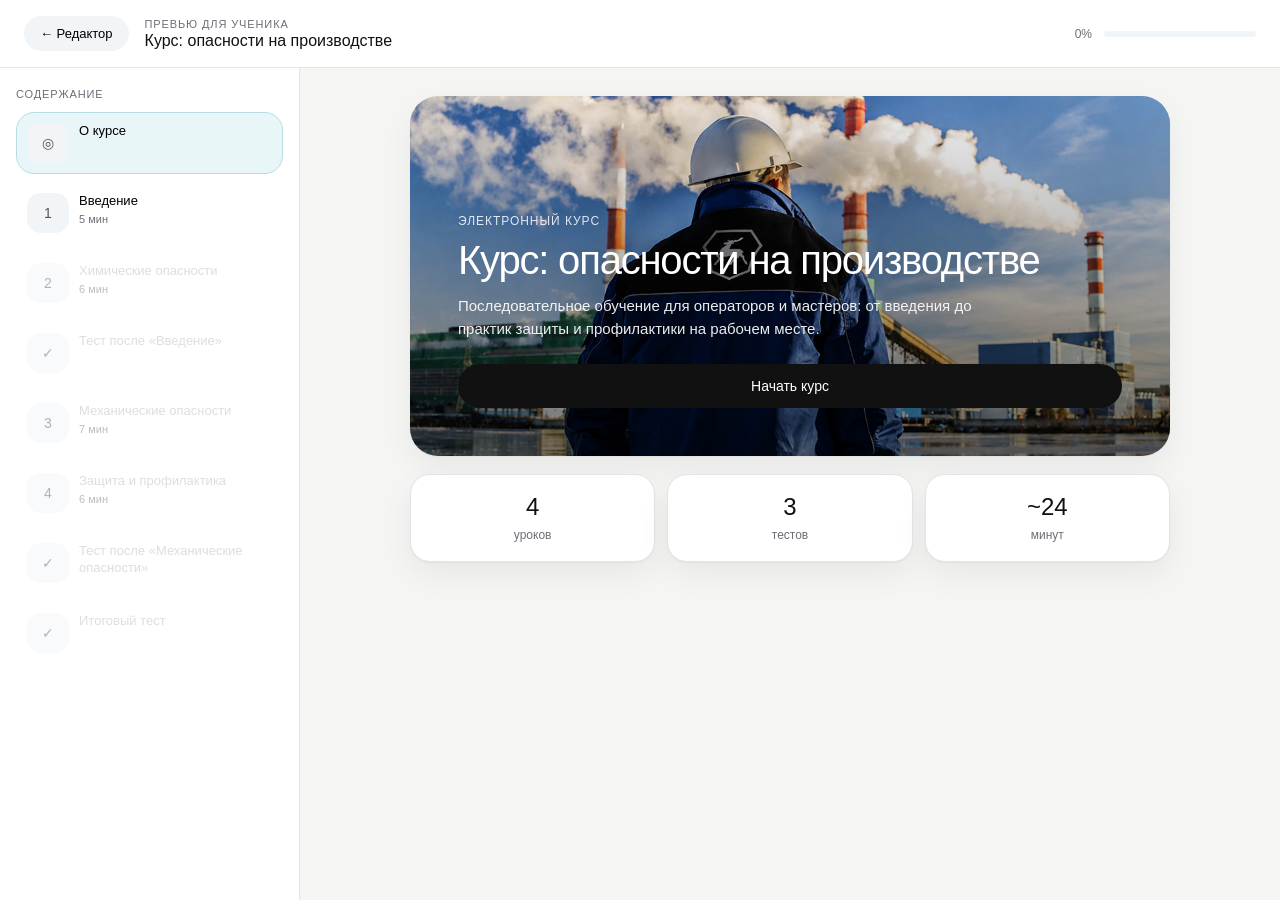
==== course-preview.html @ bed9eb70 "Add learner course preview with tests and deploy to Pages. Shareable course-preview page with modula" ====
<!doctype html>
<html lang="ru">
<head>
<meta charset="utf-8"/>
<meta name="viewport" content="width=device-width,initial-scale=1"/>
<title>Превью курса — ученик</title>
<link rel="stylesheet" href="course-preview.css?v=3"/>
</head>
<body class="lp-theme-blue">
<header class="lp-top">
  <div class="lp-top-left">
    <button type="button" class="lp-exit" id="lpExit" aria-label="Выйти из превью">← Редактор</button>
    <div class="lp-top-title">
      <span class="lp-top-kicker">Превью для ученика</span>
      <h1 id="lpCourseTitle">Курс</h1>
    </div>
  </div>
  <div class="lp-top-progress">
    <span class="lp-progress-label" id="lpProgressLabel">0%</span>
    <div class="lp-progress-track"><div class="lp-progress-bar" id="lpProgress"></div></div>
  </div>
</header>
<div class="lp-shell">
  <aside class="lp-sidebar" aria-label="Структура курса">
    <p class="lp-sidebar-kicker">Содержание</p>
    <nav class="lp-nav" id="lpNavList"></nav>
  </aside>
  <main class="lp-main" id="lpMain"></main>
</div>
<script src="course-preview.js?v=3"></script>
</body>
</html>
---- course-preview.css ----
:root{
  --lp-bg:#F5F5F3;--lp-surface:#fff;--lp-soft:#F1F5F8;--lp-line:#E1E5E8;
  --lp-text:#111;--lp-muted:#6A6F76;--lp-accent:#027D86;--lp-accent-soft:#E8F6F8;
  --lp-pass:#20B26B;--lp-fail:#D64545;--lp-shadow:0 1px 2px rgba(0,0,0,.04),0 12px 32px rgba(0,0,0,.06);
  --lp-sidebar:300px;--lp-max:760px;
}
*{box-sizing:border-box}
body.lp-theme-blue{margin:0;background:var(--lp-bg);color:var(--lp-text);font-family:Verdana,sans-serif;font-weight:400}
.lp-top{height:68px;background:#fff;border-bottom:1px solid var(--lp-line);display:flex;align-items:center;justify-content:space-between;padding:0 24px;gap:24px;position:sticky;top:0;z-index:20}
.lp-top-left{display:flex;align-items:center;gap:16px;min-width:0}
.lp-exit{border:0;background:var(--lp-soft);border-radius:999px;padding:10px 16px;font-size:13px;cursor:pointer;font-family:inherit;white-space:nowrap}
.lp-top-title{min-width:0}
.lp-top-kicker{display:block;font-size:11px;color:var(--lp-muted);text-transform:uppercase;letter-spacing:.08em;margin-bottom:2px}
.lp-top-title h1{margin:0;font-size:16px;font-weight:400;white-space:nowrap;overflow:hidden;text-overflow:ellipsis}
.lp-top-progress{display:flex;align-items:center;gap:12px;min-width:200px}
.lp-progress-label{font-size:12px;color:var(--lp-muted);width:36px;text-align:right}
.lp-progress-track{flex:1;height:6px;background:var(--lp-soft);border-radius:999px;overflow:hidden}
.lp-progress-bar{height:100%;width:0;background:var(--lp-accent);border-radius:999px;transition:width .3s}
.lp-shell{display:grid;grid-template-columns:var(--lp-sidebar) 1fr;min-height:calc(100vh - 68px)}
.lp-sidebar{background:#fff;border-right:1px solid var(--lp-line);padding:20px 16px;overflow:auto}
.lp-sidebar-kicker{margin:0 0 12px;font-size:11px;color:var(--lp-muted);text-transform:uppercase;letter-spacing:.08em}
.lp-nav{display:flex;flex-direction:column;gap:8px}
.lp-nav-item{width:100%;border:1px solid transparent;background:#fff;border-radius:18px;padding:10px;display:grid;grid-template-columns:42px 1fr;gap:10px;text-align:left;cursor:pointer;font-family:inherit;transition:.15s}
.lp-nav-item:hover:not(:disabled){background:var(--lp-soft)}
.lp-nav-item.is-current{background:var(--lp-accent-soft);border-color:#B8DDE2}
.lp-nav-item.is-done .lp-nav-thumb{background:#E9F7F0;color:var(--lp-pass)}
.lp-nav-item.is-locked{opacity:.45;cursor:not-allowed}
.lp-nav-thumb{height:40px;border-radius:14px;background:var(--lp-soft);display:flex;align-items:center;justify-content:center;font-size:14px;color:#555}
.lp-nav-title{display:block;font-size:13px;line-height:1.3}
.lp-nav-meta{display:block;font-size:11px;color:var(--lp-muted);margin-top:3px}
.lp-main{padding:28px 32px 48px;overflow:auto}
.lp-cover,.lp-lesson,.lp-test{max-width:var(--lp-max);margin:0 auto}
.lp-cover-hero{min-height:360px;border-radius:28px;background:#DDE4EA center/cover no-repeat;overflow:hidden;box-shadow:var(--lp-shadow)}
.lp-cover-overlay{min-height:360px;padding:48px;display:flex;flex-direction:column;justify-content:flex-end;background:linear-gradient(180deg,rgba(0,0,0,.05) 0%,rgba(0,0,0,.55) 100%);color:#fff}
.lp-kicker{margin:0 0 10px;font-size:12px;opacity:.85;text-transform:uppercase;letter-spacing:.08em}
.lp-cover-title{margin:0 0 12px;font-size:clamp(28px,4vw,40px);font-weight:400;line-height:1.1;letter-spacing:-.03em}
.lp-cover-desc{margin:0 0 24px;max-width:560px;font-size:15px;line-height:1.55;opacity:.92}
.lp-cover-stats{display:grid;grid-template-columns:repeat(3,1fr);gap:12px;margin-top:18px}
.lp-cover-stats div{background:#fff;border:1px solid var(--lp-line);border-radius:20px;padding:18px;text-align:center;box-shadow:var(--lp-shadow)}
.lp-cover-stats b{display:block;font-size:24px;font-weight:400;margin-bottom:4px}
.lp-cover-stats span{font-size:12px;color:var(--lp-muted)}
.lp-lesson-hero{margin-bottom:28px;padding-bottom:24px;border-bottom:1px solid var(--lp-line)}
.lp-lesson-title{margin:0;font-size:clamp(26px,3.5vw,34px);font-weight:400;line-height:1.12;letter-spacing:-.03em}
.lp-lesson-meta{margin:10px 0 0;font-size:13px;color:var(--lp-muted)}
.lp-lesson-body{display:flex;flex-direction:column;gap:20px}
.lp-lesson-foot{margin-top:32px;padding-top:24px;border-top:1px solid var(--lp-line)}
.lp-btn{border:0;background:var(--lp-soft);border-radius:999px;padding:14px 24px;font-size:14px;font-family:inherit;cursor:pointer}
.lp-btn--primary{background:#111;color:#fff;padding:14px 28px}
.lp-btn--primary:hover{filter:brightness(1.08)}
.lp-block{display:block}
.lp-block-label{font-size:11px;color:var(--lp-muted);text-transform:uppercase;letter-spacing:.08em;margin-bottom:10px}
.lp-h2{margin:0;font-size:24px;font-weight:400;letter-spacing:-.03em;line-height:1.2}
.lp-h3{margin:0;font-size:18px;font-weight:400;letter-spacing:-.02em;line-height:1.3}
.lp-text{margin:0;font-size:16px;line-height:1.65}
.lp-list{margin:0;padding-left:22px;line-height:1.65;font-size:16px}
.lp-list li{margin-bottom:8px}
.lp-list li:last-child{margin-bottom:0}
.lp-figure{margin:0}
.lp-media{border-radius:20px;overflow:hidden;background:var(--lp-soft)}
.lp-media img{display:block;width:100%;height:auto;max-height:360px;object-fit:cover}
.lp-caption{margin-top:10px;font-size:12px;color:var(--lp-muted);line-height:1.45}
.lp-info{display:flex;gap:14px;align-items:flex-start;background:var(--lp-soft);border-radius:20px;padding:16px 18px}
.lp-info-icon{width:28px;height:28px;border-radius:50%;background:#111;color:#fff;display:flex;align-items:center;justify-content:center;font-size:14px;font-weight:700;flex:0 0 auto}
.lp-info p{margin:0;font-size:15px;line-height:1.55}
.lp-steps{margin:0;padding:0;list-style:none;display:flex;flex-direction:column;gap:0}
.lp-step{display:grid;grid-template-columns:36px 1fr;gap:14px;padding:14px 0;border-bottom:1px solid var(--lp-line)}
.lp-step:last-child{border-bottom:0;padding-bottom:0}
.lp-step-num{width:36px;height:36px;border-radius:50%;background:var(--lp-accent-soft);color:var(--lp-accent);display:flex;align-items:center;justify-content:center;font-size:14px;font-weight:600}
.lp-step-text{font-size:15px;line-height:1.5;padding-top:6px}
.lp-timeline{display:flex;flex-direction:column;gap:0;border-left:2px solid var(--lp-line);margin-left:8px;padding-left:20px}
.lp-tl-item{position:relative;padding:0 0 20px}
.lp-tl-item:last-child{padding-bottom:0}
.lp-tl-item::before{content:"";position:absolute;left:-27px;top:6px;width:10px;height:10px;border-radius:50%;background:var(--lp-accent);box-shadow:0 0 0 4px var(--lp-accent-soft)}
.lp-tl-time{display:block;font-size:12px;color:var(--lp-accent);font-weight:600;margin-bottom:4px}
.lp-tl-text{margin:0;font-size:15px;line-height:1.5}
.lp-glossary{display:flex;flex-direction:column;gap:10px;margin:0}
.lp-glossary-row{background:#fff;border:1px solid var(--lp-line);border-radius:16px;padding:14px 16px}
.lp-glossary dt{margin:0 0 6px;font-size:14px;font-weight:600}
.lp-glossary dd{margin:0;font-size:14px;color:var(--lp-muted);line-height:1.5}
.lp-video{position:relative;border-radius:20px;overflow:hidden;background:#111}
.lp-video-poster{display:block;width:100%;aspect-ratio:16/9;object-fit:cover;opacity:.88}
.lp-video-play{position:absolute;left:50%;top:50%;transform:translate(-50%,-50%);width:64px;height:64px;border:0;border-radius:50%;background:rgba(0,0,0,.72);color:#fff;font-size:24px;cursor:pointer}
.lp-video-meta{position:absolute;left:0;right:0;bottom:0;padding:16px 18px;background:linear-gradient(180deg,transparent,rgba(0,0,0,.75));color:#fff;display:flex;justify-content:space-between;gap:12px;font-size:13px}
.lp-file{display:flex;align-items:center;gap:14px;padding:16px 18px;background:#fff;border:1px solid var(--lp-line);border-radius:18px;text-decoration:none;color:inherit;box-shadow:var(--lp-shadow)}
.lp-file-icon{font-size:28px;line-height:1}
.lp-file-body{flex:1;min-width:0}
.lp-file-name{display:block;font-size:14px;margin-bottom:4px}
.lp-file-meta{font-size:12px;color:var(--lp-muted)}
.lp-file-dl{font-size:13px;color:var(--lp-accent);white-space:nowrap}
.lp-marked-wrap{position:relative;border-radius:20px;overflow:hidden}
.lp-marked-wrap>img{display:block;width:100%;height:auto;max-height:360px;object-fit:cover}
.lp-marker{position:absolute;transform:translate(-50%,-50%);width:30px;height:30px;border:2px solid #fff;border-radius:50%;background:var(--lp-accent);color:#fff;font-size:12px;font-weight:700;cursor:pointer;font-family:inherit;box-shadow:0 2px 8px rgba(0,0,0,.25)}
.lp-marker-tip{position:absolute;left:50%;bottom:calc(100% + 8px);transform:translateX(-50%);min-width:160px;max-width:220px;padding:8px 10px;background:#111;color:#fff;border-radius:10px;font-size:12px;line-height:1.4;font-weight:400;text-align:left;display:none;z-index:5}
.lp-marker-tip.is-open{display:block}
.lp-table-wrap{overflow:auto;border:1px solid var(--lp-line);border-radius:18px;background:#fff}
.lp-table{width:100%;border-collapse:collapse;font-size:14px}
.lp-table th,.lp-table td{padding:12px 14px;text-align:left;border-bottom:1px solid var(--lp-line)}
.lp-table th{background:var(--lp-soft);font-weight:600;font-size:12px;text-transform:uppercase;letter-spacing:.04em;color:var(--lp-muted)}
.lp-table tr:last-child td{border-bottom:0}
.lp-flow{display:flex;flex-direction:column;align-items:center;gap:8px;padding:8px 0}
.lp-flow-node{min-width:min(100%,320px);padding:14px 20px;background:#fff;border:1px solid var(--lp-line);border-radius:16px;text-align:center;font-size:14px;line-height:1.45;box-shadow:var(--lp-shadow)}
.lp-flow-arrow{color:var(--lp-muted);font-size:18px;line-height:1}
.lp-test-head{margin-bottom:24px;padding-bottom:20px;border-bottom:1px solid var(--lp-line)}
.lp-test-hint{margin:10px 0 0;font-size:14px;color:var(--lp-muted);line-height:1.5}
.lp-q{border:0;margin:0 0 20px;padding:20px;background:#fff;border-radius:20px;border:1px solid var(--lp-line);box-shadow:var(--lp-shadow)}
.lp-q-title{font-size:15px;font-weight:400;line-height:1.45;padding:0;margin-bottom:14px}
.lp-q-type{display:inline-block;margin-left:8px;font-size:11px;color:var(--lp-muted);text-transform:uppercase;letter-spacing:.06em;vertical-align:middle}
.lp-q-options{display:flex;flex-direction:column;gap:8px}
.lp-match{display:flex;flex-direction:column;gap:10px}
.lp-match-row{display:grid;grid-template-columns:minmax(0,1fr) auto minmax(140px,1.1fr) auto;gap:10px;align-items:center;padding:12px 14px;background:var(--lp-soft);border-radius:14px}
.lp-match-left{font-size:14px;line-height:1.4}
.lp-match-arrow{color:var(--lp-muted);font-size:14px}
.lp-match-select{border:0;border-radius:12px;background:#fff;padding:10px 12px;font-size:13px;font-family:inherit;color:var(--lp-text);min-width:0}
.lp-match-mark{display:flex;align-items:center;gap:6px;max-width:140px}
.lp-match-ans{font-size:10px;color:var(--lp-muted);line-height:1.3}
.lp-opt{display:flex;align-items:flex-start;gap:10px;padding:12px 14px;background:var(--lp-soft);border-radius:14px;cursor:pointer;font-size:14px;line-height:1.45}
.lp-opt input{margin-top:3px;accent-color:#111;flex:0 0 auto}
.lp-opt-text{flex:1;min-width:0}
.lp-opt-mark{flex:0 0 auto;font-size:9px;line-height:1;color:var(--lp-pass);opacity:.75;margin-top:5px}
.lp-result{border-radius:20px;padding:24px;text-align:center}
.lp-result.is-pass{background:#E9F7F0}
.lp-result.is-fail{background:#FDECEC}
.lp-result b{display:block;font-size:32px;font-weight:400;margin-bottom:8px}
.lp-result p{margin:0 0 16px;font-size:14px;line-height:1.5}
.hidden{display:none!important}
@media(max-width:900px){
  .lp-shell{grid-template-columns:1fr}
  .lp-sidebar{border-right:0;border-bottom:1px solid var(--lp-line);padding:16px}
  .lp-nav{flex-direction:row;overflow:auto;padding-bottom:4px}
  .lp-nav-item{min-width:200px}
  .lp-main{padding:20px 16px 40px}
}
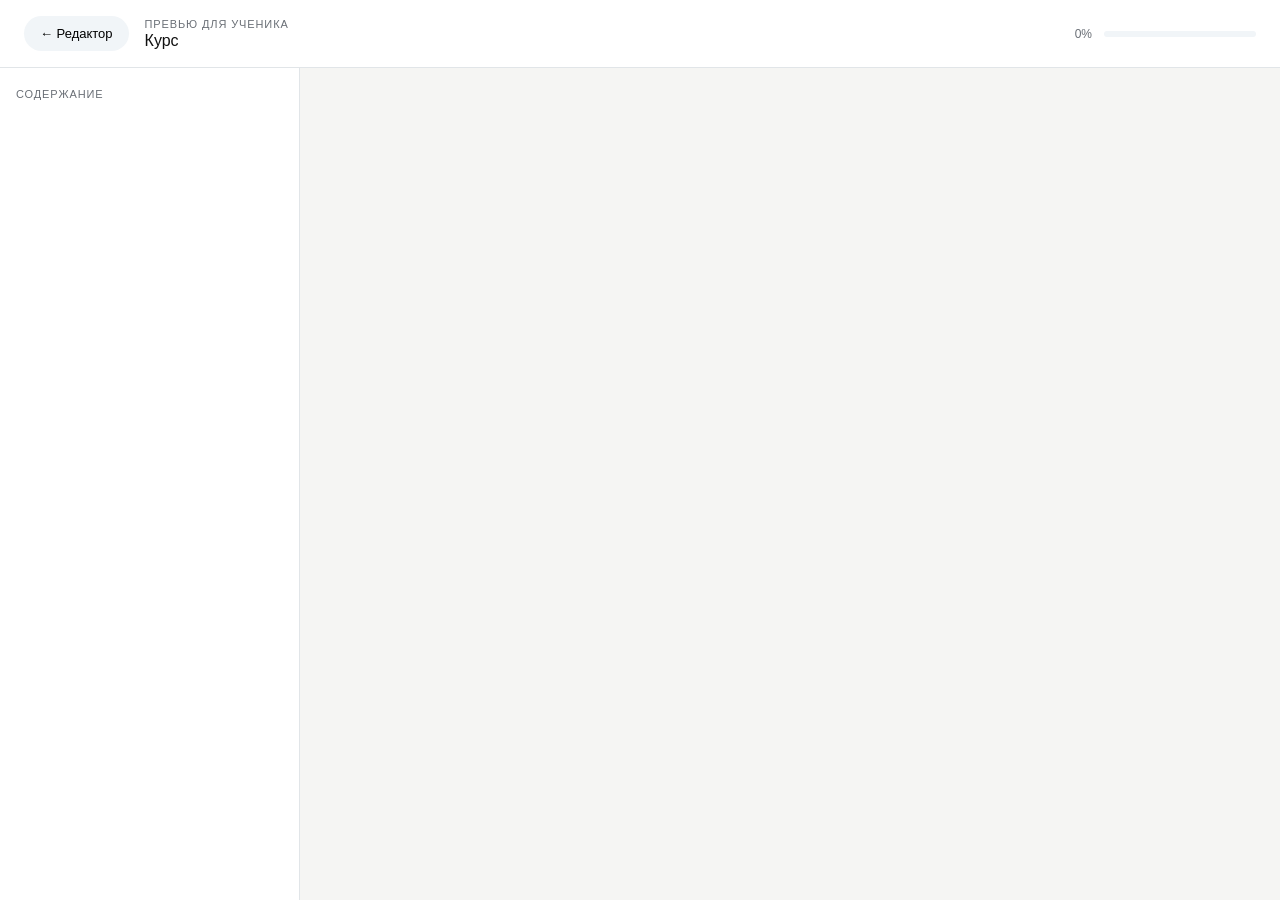
==== commit 672a7978: "Add audio block to course preview lesson 1. Place audio after the intro image and deploy updated pre" ====
--- a/course-preview.html
+++ b/course-preview.html
@@ -4,7 +4,7 @@
 <meta charset="utf-8"/>
 <meta name="viewport" content="width=device-width,initial-scale=1"/>
 <title>Превью курса — ученик</title>
-<link rel="stylesheet" href="course-preview.css?v=3"/>
+<link rel="stylesheet" href="course-preview.css?v=5"/>
 </head>
 <body class="lp-theme-blue">
 <header class="lp-top">
@@ -27,6 +27,6 @@
   </aside>
   <main class="lp-main" id="lpMain"></main>
 </div>
-<script src="course-preview.js?v=3"></script>
+<script src="course-preview.js?v=5"></script>
 </body>
 </html>
--- a/course-preview.css
+++ b/course-preview.css
@@ -81,6 +81,19 @@
 .lp-video-poster{display:block;width:100%;aspect-ratio:16/9;object-fit:cover;opacity:.88}
 .lp-video-play{position:absolute;left:50%;top:50%;transform:translate(-50%,-50%);width:64px;height:64px;border:0;border-radius:50%;background:rgba(0,0,0,.72);color:#fff;font-size:24px;cursor:pointer}
 .lp-video-meta{position:absolute;left:0;right:0;bottom:0;padding:16px 18px;background:linear-gradient(180deg,transparent,rgba(0,0,0,.75));color:#fff;display:flex;justify-content:space-between;gap:12px;font-size:13px}
+.lp-audio{background:#fff;border:1px solid var(--lp-line);border-radius:22px;padding:18px;display:grid;grid-template-columns:88px 1fr;gap:18px;box-shadow:var(--lp-shadow)}
+.lp-audio-cover{width:88px;height:88px;border-radius:18px;background:linear-gradient(135deg,#D5DCE2,#F1F5F8) center/cover no-repeat;flex:0 0 auto}
+.lp-audio-body{min-width:0;display:flex;flex-direction:column;gap:12px}
+.lp-audio-title{margin:0;font-size:15px;line-height:1.4;font-weight:400}
+.lp-audio-player{display:grid;grid-template-columns:auto 1fr auto;gap:12px;align-items:center}
+.lp-audio-play{width:44px;height:44px;border:0;border-radius:50%;background:#111;color:#fff;font-size:16px;cursor:pointer;flex:0 0 auto}
+.lp-audio-track{min-width:0;display:flex;flex-direction:column;gap:8px}
+.lp-audio-wave{display:flex;align-items:flex-end;gap:3px;height:36px;overflow:hidden}
+.lp-audio-bar{width:4px;border-radius:999px;background:var(--lp-accent);opacity:.55;flex:0 0 auto}
+.lp-audio-prog{height:4px;background:var(--lp-soft);border-radius:999px;overflow:hidden}
+.lp-audio-prog span{display:block;height:100%;background:var(--lp-accent);border-radius:999px}
+.lp-audio-time{font-size:12px;color:var(--lp-muted);white-space:nowrap;font-variant-numeric:tabular-nums}
+.lp-audio-caption{margin:0;font-size:12px;color:var(--lp-muted);line-height:1.45}
 .lp-file{display:flex;align-items:center;gap:14px;padding:16px 18px;background:#fff;border:1px solid var(--lp-line);border-radius:18px;text-decoration:none;color:inherit;box-shadow:var(--lp-shadow)}
 .lp-file-icon{font-size:28px;line-height:1}
 .lp-file-body{flex:1;min-width:0}
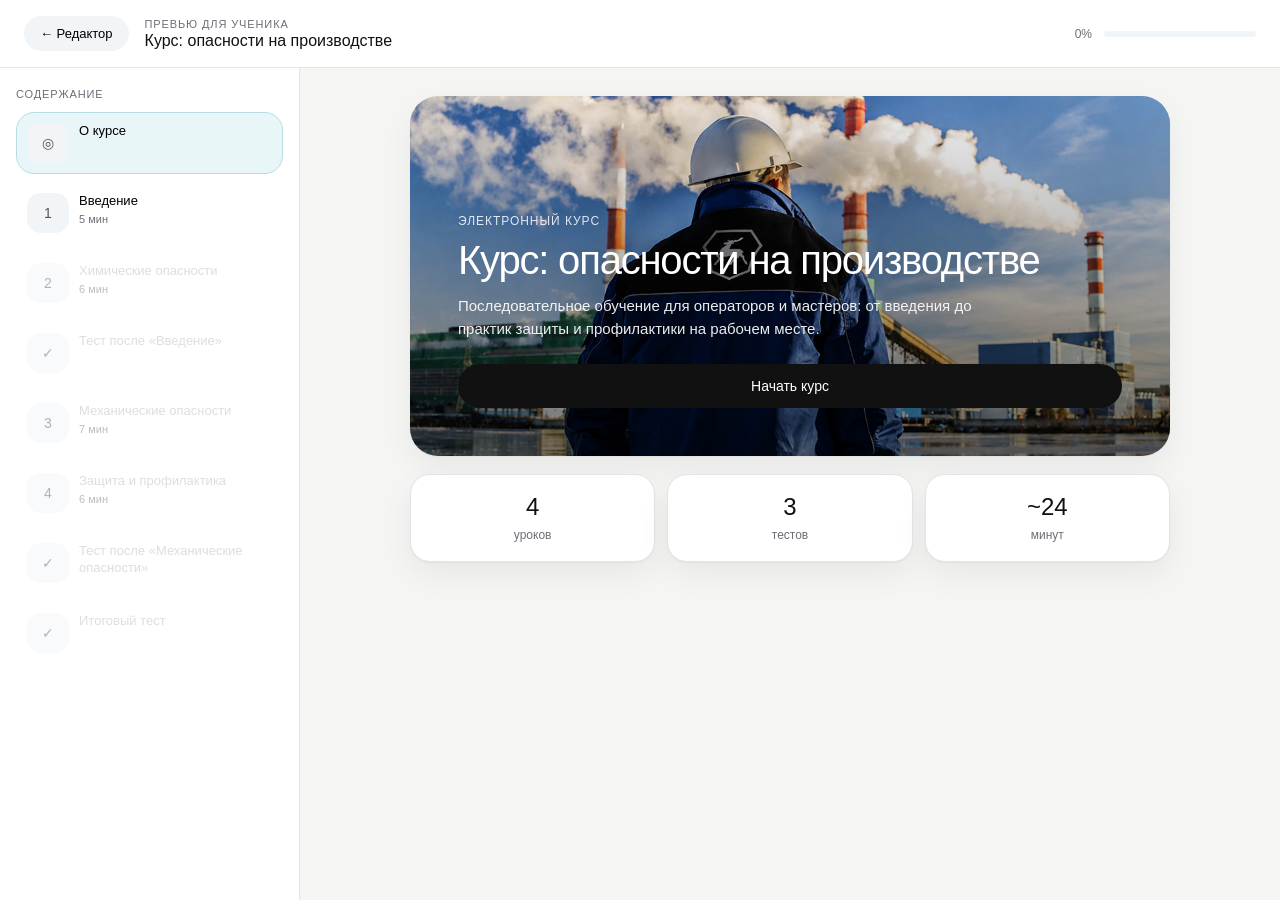
==== commit fd0b610f: "Fix syntax error in course preview audio block renderer. Broken nested template literals prevented t" ====
--- a/course-preview.html
+++ b/course-preview.html
@@ -4,7 +4,7 @@
 <meta charset="utf-8"/>
 <meta name="viewport" content="width=device-width,initial-scale=1"/>
 <title>Превью курса — ученик</title>
-<link rel="stylesheet" href="course-preview.css?v=5"/>
+<link rel="stylesheet" href="course-preview.css?v=6"/>
 </head>
 <body class="lp-theme-blue">
 <header class="lp-top">
@@ -27,6 +27,6 @@
   </aside>
   <main class="lp-main" id="lpMain"></main>
 </div>
-<script src="course-preview.js?v=5"></script>
+<script src="course-preview.js?v=6"></script>
 </body>
 </html>
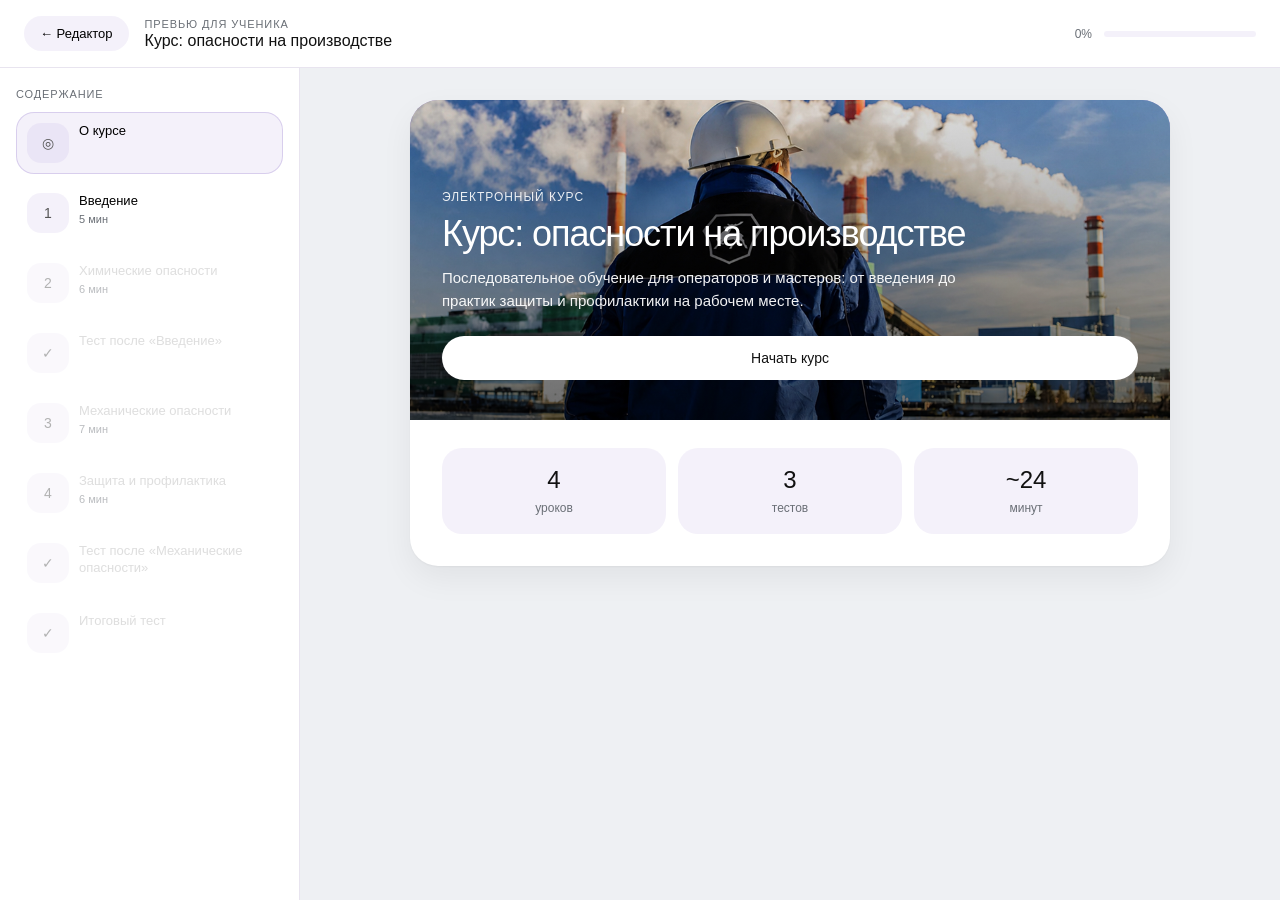
==== commit a4c05e5d: "Update course preview UI and polish editor collab panel. Purple theme, white content plate, cover ov" ====
--- a/course-preview.html
+++ b/course-preview.html
@@ -4,9 +4,9 @@
 <meta charset="utf-8"/>
 <meta name="viewport" content="width=device-width,initial-scale=1"/>
 <title>Превью курса — ученик</title>
-<link rel="stylesheet" href="course-preview.css?v=6"/>
+<link rel="stylesheet" href="course-preview.css?v=12"/>
 </head>
-<body class="lp-theme-blue">
+<body class="lp-theme-purple">
 <header class="lp-top">
   <div class="lp-top-left">
     <button type="button" class="lp-exit" id="lpExit" aria-label="Выйти из превью">← Редактор</button>
@@ -21,12 +21,12 @@
   </div>
 </header>
 <div class="lp-shell">
-  <aside class="lp-sidebar" aria-label="Структура курса">
+  <aside class="lp-sidebar" aria-label="Содержание курса">
     <p class="lp-sidebar-kicker">Содержание</p>
     <nav class="lp-nav" id="lpNavList"></nav>
   </aside>
   <main class="lp-main" id="lpMain"></main>
 </div>
-<script src="course-preview.js?v=6"></script>
+<script src="course-preview.js?v=12"></script>
 </body>
 </html>
--- a/course-preview.css
+++ b/course-preview.css
@@ -1,11 +1,11 @@
 :root{
-  --lp-bg:#F5F5F3;--lp-surface:#fff;--lp-soft:#F1F5F8;--lp-line:#E1E5E8;
-  --lp-text:#111;--lp-muted:#6A6F76;--lp-accent:#027D86;--lp-accent-soft:#E8F6F8;
+  --lp-bg:#EEF0F3;--lp-surface:#fff;--lp-soft:rgba(164,142,213,.12);--lp-line:#E8E4EF;
+  --lp-text:#111;--lp-muted:#6A6F76;--lp-accent:#A48ED5;--lp-accent-soft:rgba(164,142,213,.12);
   --lp-pass:#20B26B;--lp-fail:#D64545;--lp-shadow:0 1px 2px rgba(0,0,0,.04),0 12px 32px rgba(0,0,0,.06);
   --lp-sidebar:300px;--lp-max:760px;
 }
 *{box-sizing:border-box}
-body.lp-theme-blue{margin:0;background:var(--lp-bg);color:var(--lp-text);font-family:Verdana,sans-serif;font-weight:400}
+body.lp-theme-blue,body.lp-theme-purple{margin:0;background:var(--lp-bg);color:var(--lp-text);font-family:Verdana,sans-serif;font-weight:400}
 .lp-top{height:68px;background:#fff;border-bottom:1px solid var(--lp-line);display:flex;align-items:center;justify-content:space-between;padding:0 24px;gap:24px;position:sticky;top:0;z-index:20}
 .lp-top-left{display:flex;align-items:center;gap:16px;min-width:0}
 .lp-exit{border:0;background:var(--lp-soft);border-radius:999px;padding:10px 16px;font-size:13px;cursor:pointer;font-family:inherit;white-space:nowrap}
@@ -16,37 +16,52 @@
 .lp-progress-label{font-size:12px;color:var(--lp-muted);width:36px;text-align:right}
 .lp-progress-track{flex:1;height:6px;background:var(--lp-soft);border-radius:999px;overflow:hidden}
 .lp-progress-bar{height:100%;width:0;background:var(--lp-accent);border-radius:999px;transition:width .3s}
-.lp-shell{display:grid;grid-template-columns:var(--lp-sidebar) 1fr;min-height:calc(100vh - 68px)}
+.lp-shell{display:grid;grid-template-columns:var(--lp-sidebar) minmax(0,1fr);min-height:calc(100vh - 68px)}
 .lp-sidebar{background:#fff;border-right:1px solid var(--lp-line);padding:20px 16px;overflow:auto}
 .lp-sidebar-kicker{margin:0 0 12px;font-size:11px;color:var(--lp-muted);text-transform:uppercase;letter-spacing:.08em}
 .lp-nav{display:flex;flex-direction:column;gap:8px}
 .lp-nav-item{width:100%;border:1px solid transparent;background:#fff;border-radius:18px;padding:10px;display:grid;grid-template-columns:42px 1fr;gap:10px;text-align:left;cursor:pointer;font-family:inherit;transition:.15s}
 .lp-nav-item:hover:not(:disabled){background:var(--lp-soft)}
-.lp-nav-item.is-current{background:var(--lp-accent-soft);border-color:#B8DDE2}
-.lp-nav-item.is-done .lp-nav-thumb{background:#E9F7F0;color:var(--lp-pass)}
+.lp-nav-item.is-current{background:var(--lp-accent-soft);border-color:rgba(164,142,213,.35)}
+.lp-nav-item.is-done .lp-nav-thumb{background:rgba(32,178,107,.12);color:var(--lp-pass)}
 .lp-nav-item.is-locked{opacity:.45;cursor:not-allowed}
 .lp-nav-thumb{height:40px;border-radius:14px;background:var(--lp-soft);display:flex;align-items:center;justify-content:center;font-size:14px;color:#555}
 .lp-nav-title{display:block;font-size:13px;line-height:1.3}
 .lp-nav-meta{display:block;font-size:11px;color:var(--lp-muted);margin-top:3px}
-.lp-main{padding:28px 32px 48px;overflow:auto}
+.lp-main{padding:32px 40px 56px;overflow:auto;min-width:0;background:var(--lp-bg)}
+
+/* White plate */
+.lp-plate{background:#fff;border-radius:28px;overflow:hidden;box-shadow:var(--lp-shadow);max-width:var(--lp-max);margin:0 auto}
+.lp-plate-body{padding:28px 32px 32px}
 .lp-cover,.lp-lesson,.lp-test{max-width:var(--lp-max);margin:0 auto}
-.lp-cover-hero{min-height:360px;border-radius:28px;background:#DDE4EA center/cover no-repeat;overflow:hidden;box-shadow:var(--lp-shadow)}
-.lp-cover-overlay{min-height:360px;padding:48px;display:flex;flex-direction:column;justify-content:flex-end;background:linear-gradient(180deg,rgba(0,0,0,.05) 0%,rgba(0,0,0,.55) 100%);color:#fff}
-.lp-kicker{margin:0 0 10px;font-size:12px;opacity:.85;text-transform:uppercase;letter-spacing:.08em}
-.lp-cover-title{margin:0 0 12px;font-size:clamp(28px,4vw,40px);font-weight:400;line-height:1.1;letter-spacing:-.03em}
-.lp-cover-desc{margin:0 0 24px;max-width:560px;font-size:15px;line-height:1.55;opacity:.92}
-.lp-cover-stats{display:grid;grid-template-columns:repeat(3,1fr);gap:12px;margin-top:18px}
-.lp-cover-stats div{background:#fff;border:1px solid var(--lp-line);border-radius:20px;padding:18px;text-align:center;box-shadow:var(--lp-shadow)}
+
+/* Purple lesson hero */
+.lp-lesson-hero{margin:0;padding:36px 32px 32px;background:var(--lp-accent);color:#fff;border:0}
+.lp-lesson-title{margin:0;font-size:36px;font-weight:400;line-height:1.1;letter-spacing:-.03em}
+.lp-lesson-tags{display:flex;flex-wrap:wrap;gap:8px;margin-top:16px}
+.lp-lesson-tags span{display:inline-flex;align-items:center;padding:7px 14px;border:1px solid rgba(255,255,255,.45);border-radius:999px;font-size:12px;line-height:1;white-space:nowrap}
+
+/* Cover */
+.lp-cover .lp-lesson-hero{padding:0}
+.lp-cover-hero{min-height:320px;background-color:var(--lp-accent);background-position:center;background-size:cover;background-repeat:no-repeat;position:relative;overflow:hidden}
+.lp-cover-hero::before{content:"";position:absolute;inset:0;background:linear-gradient(180deg,rgba(0,0,0,.12) 0%,rgba(0,0,0,.58) 100%);z-index:0}
+.lp-cover-hero-inner{position:relative;z-index:1;min-height:320px;padding:40px 32px;display:flex;flex-direction:column;justify-content:flex-end;color:#fff}
+.lp-kicker{margin:0 0 10px;font-size:12px;opacity:.9;text-transform:uppercase;letter-spacing:.08em}
+.lp-cover-title{margin:0 0 12px;font-size:clamp(28px,4vw,36px);font-weight:400;line-height:1.1;letter-spacing:-.03em}
+.lp-cover-desc{margin:0 0 24px;max-width:560px;font-size:15px;line-height:1.55;opacity:.95}
+.lp-cover-stats{display:grid;grid-template-columns:repeat(3,1fr);gap:12px}
+.lp-cover-stats div{background:var(--lp-soft);border-radius:20px;padding:18px;text-align:center}
 .lp-cover-stats b{display:block;font-size:24px;font-weight:400;margin-bottom:4px}
 .lp-cover-stats span{font-size:12px;color:var(--lp-muted)}
-.lp-lesson-hero{margin-bottom:28px;padding-bottom:24px;border-bottom:1px solid var(--lp-line)}
-.lp-lesson-title{margin:0;font-size:clamp(26px,3.5vw,34px);font-weight:400;line-height:1.12;letter-spacing:-.03em}
-.lp-lesson-meta{margin:10px 0 0;font-size:13px;color:var(--lp-muted)}
-.lp-lesson-body{display:flex;flex-direction:column;gap:20px}
+
+.lp-lesson-body{display:flex;flex-direction:column;gap:24px}
 .lp-lesson-foot{margin-top:32px;padding-top:24px;border-top:1px solid var(--lp-line)}
 .lp-btn{border:0;background:var(--lp-soft);border-radius:999px;padding:14px 24px;font-size:14px;font-family:inherit;cursor:pointer}
-.lp-btn--primary{background:#111;color:#fff;padding:14px 28px}
-.lp-btn--primary:hover{filter:brightness(1.08)}
+.lp-btn--primary{background:var(--lp-accent);color:#fff;padding:14px 28px}
+.lp-btn--primary:hover{filter:brightness(1.05)}
+.lp-btn--start{background:#fff;color:#111;padding:14px 28px;font-size:14px}
+.lp-btn--start:hover{filter:brightness(.97)}
+
 .lp-block{display:block}
 .lp-block-label{font-size:11px;color:var(--lp-muted);text-transform:uppercase;letter-spacing:.08em;margin-bottom:10px}
 .lp-h2{margin:0;font-size:24px;font-weight:400;letter-spacing:-.03em;line-height:1.2}
@@ -60,19 +75,28 @@
 .lp-media img{display:block;width:100%;height:auto;max-height:360px;object-fit:cover}
 .lp-caption{margin-top:10px;font-size:12px;color:var(--lp-muted);line-height:1.45}
 .lp-info{display:flex;gap:14px;align-items:flex-start;background:var(--lp-soft);border-radius:20px;padding:16px 18px}
-.lp-info-icon{width:28px;height:28px;border-radius:50%;background:#111;color:#fff;display:flex;align-items:center;justify-content:center;font-size:14px;font-weight:700;flex:0 0 auto}
+.lp-info-icon{width:28px;height:28px;border-radius:50%;background:var(--lp-accent);color:#fff;display:flex;align-items:center;justify-content:center;font-size:14px;font-weight:700;flex:0 0 auto}
 .lp-info p{margin:0;font-size:15px;line-height:1.55}
-.lp-steps{margin:0;padding:0;list-style:none;display:flex;flex-direction:column;gap:0}
-.lp-step{display:grid;grid-template-columns:36px 1fr;gap:14px;padding:14px 0;border-bottom:1px solid var(--lp-line)}
-.lp-step:last-child{border-bottom:0;padding-bottom:0}
-.lp-step-num{width:36px;height:36px;border-radius:50%;background:var(--lp-accent-soft);color:var(--lp-accent);display:flex;align-items:center;justify-content:center;font-size:14px;font-weight:600}
-.lp-step-text{font-size:15px;line-height:1.5;padding-top:6px}
-.lp-timeline{display:flex;flex-direction:column;gap:0;border-left:2px solid var(--lp-line);margin-left:8px;padding-left:20px}
-.lp-tl-item{position:relative;padding:0 0 20px}
-.lp-tl-item:last-child{padding-bottom:0}
-.lp-tl-item::before{content:"";position:absolute;left:-27px;top:6px;width:10px;height:10px;border-radius:50%;background:var(--lp-accent);box-shadow:0 0 0 4px var(--lp-accent-soft)}
-.lp-tl-time{display:block;font-size:12px;color:var(--lp-accent);font-weight:600;margin-bottom:4px}
-.lp-tl-text{margin:0;font-size:15px;line-height:1.5}
+
+/* Steps — screenshot 3 */
+.lp-steps{margin:0;padding:0;list-style:none;display:flex;flex-direction:column;gap:12px}
+.lp-step{display:grid;grid-template-columns:72px 1fr;gap:12px;align-items:stretch}
+.lp-step-badge{display:flex;align-items:center;justify-content:center;min-height:72px;border-radius:14px;background:var(--lp-accent);color:#fff;font-size:11px;font-weight:600;line-height:1.2;text-align:center;padding:8px 6px}
+.lp-step-card{background:var(--lp-accent-soft);border-radius:16px;padding:16px 18px;min-height:72px;display:flex;flex-direction:column;justify-content:center;gap:6px}
+.lp-step-title{margin:0;font-size:16px;font-weight:600;line-height:1.3;color:var(--lp-text)}
+.lp-step-text{margin:0;font-size:14px;line-height:1.5;color:var(--lp-muted)}
+
+/* Timeline — screenshot 3 */
+.lp-timeline{display:flex;flex-direction:column;gap:20px;position:relative;padding:8px 0}
+.lp-timeline::before{content:"";position:absolute;left:50%;top:0;bottom:0;width:2px;background:var(--lp-accent);transform:translateX(-50%);z-index:0}
+.lp-tl-item{display:grid;grid-template-columns:1fr 36px 1fr;align-items:center;gap:12px;position:relative;z-index:1}
+.lp-tl-marker{width:36px;height:36px;border-radius:50%;background:var(--lp-accent);color:#fff;display:flex;align-items:center;justify-content:center;font-size:14px;font-weight:600;justify-self:center;grid-column:2;grid-row:1}
+.lp-tl-card{background:var(--lp-accent-soft);border-radius:16px;padding:14px 16px;min-height:64px;display:flex;flex-direction:column;justify-content:center;gap:4px}
+.lp-tl-item--right .lp-tl-card{grid-column:3;grid-row:1;text-align:left}
+.lp-tl-item--left .lp-tl-card{grid-column:1;grid-row:1;text-align:right}
+.lp-tl-time{display:block;font-size:12px;color:var(--lp-accent);font-weight:600;margin-bottom:2px}
+.lp-tl-text{margin:0;font-size:14px;line-height:1.5;color:var(--lp-text)}
+
 .lp-glossary{display:flex;flex-direction:column;gap:10px;margin:0}
 .lp-glossary-row{background:#fff;border:1px solid var(--lp-line);border-radius:16px;padding:14px 16px}
 .lp-glossary dt{margin:0 0 6px;font-size:14px;font-weight:600}
@@ -86,7 +110,7 @@
 .lp-audio-body{min-width:0;display:flex;flex-direction:column;gap:12px}
 .lp-audio-title{margin:0;font-size:15px;line-height:1.4;font-weight:400}
 .lp-audio-player{display:grid;grid-template-columns:auto 1fr auto;gap:12px;align-items:center}
-.lp-audio-play{width:44px;height:44px;border:0;border-radius:50%;background:#111;color:#fff;font-size:16px;cursor:pointer;flex:0 0 auto}
+.lp-audio-play{width:44px;height:44px;border:0;border-radius:50%;background:var(--lp-accent);color:#fff;font-size:16px;cursor:pointer;flex:0 0 auto}
 .lp-audio-track{min-width:0;display:flex;flex-direction:column;gap:8px}
 .lp-audio-wave{display:flex;align-items:flex-end;gap:3px;height:36px;overflow:hidden}
 .lp-audio-bar{width:4px;border-radius:999px;background:var(--lp-accent);opacity:.55;flex:0 0 auto}
@@ -113,25 +137,26 @@
 .lp-flow{display:flex;flex-direction:column;align-items:center;gap:8px;padding:8px 0}
 .lp-flow-node{min-width:min(100%,320px);padding:14px 20px;background:#fff;border:1px solid var(--lp-line);border-radius:16px;text-align:center;font-size:14px;line-height:1.45;box-shadow:var(--lp-shadow)}
 .lp-flow-arrow{color:var(--lp-muted);font-size:18px;line-height:1}
-.lp-test-head{margin-bottom:24px;padding-bottom:20px;border-bottom:1px solid var(--lp-line)}
-.lp-test-hint{margin:10px 0 0;font-size:14px;color:var(--lp-muted);line-height:1.5}
-.lp-q{border:0;margin:0 0 20px;padding:20px;background:#fff;border-radius:20px;border:1px solid var(--lp-line);box-shadow:var(--lp-shadow)}
-.lp-q-title{font-size:15px;font-weight:400;line-height:1.45;padding:0;margin-bottom:14px}
-.lp-q-type{display:inline-block;margin-left:8px;font-size:11px;color:var(--lp-muted);text-transform:uppercase;letter-spacing:.06em;vertical-align:middle}
+
+/* Tests */
+.lp-test-hint{margin:0 0 20px;font-size:14px;color:var(--lp-muted);line-height:1.5}
+.lp-q{margin:0 0 20px;padding:20px 22px;background:var(--lp-soft);border-radius:20px}
+.lp-q-title{font-size:15px;font-weight:400;line-height:1.45;padding:0;margin:0 0 14px;display:block;width:100%;color:var(--lp-text)}
+.lp-q-type{display:inline;font-size:11px;color:var(--lp-muted);text-transform:uppercase;letter-spacing:.06em;font-weight:400}
 .lp-q-options{display:flex;flex-direction:column;gap:8px}
 .lp-match{display:flex;flex-direction:column;gap:10px}
-.lp-match-row{display:grid;grid-template-columns:minmax(0,1fr) auto minmax(140px,1.1fr) auto;gap:10px;align-items:center;padding:12px 14px;background:var(--lp-soft);border-radius:14px}
-.lp-match-left{font-size:14px;line-height:1.4}
-.lp-match-arrow{color:var(--lp-muted);font-size:14px}
-.lp-match-select{border:0;border-radius:12px;background:#fff;padding:10px 12px;font-size:13px;font-family:inherit;color:var(--lp-text);min-width:0}
-.lp-match-mark{display:flex;align-items:center;gap:6px;max-width:140px}
-.lp-match-ans{font-size:10px;color:var(--lp-muted);line-height:1.3}
-.lp-opt{display:flex;align-items:flex-start;gap:10px;padding:12px 14px;background:var(--lp-soft);border-radius:14px;cursor:pointer;font-size:14px;line-height:1.45}
-.lp-opt input{margin-top:3px;accent-color:#111;flex:0 0 auto}
+.lp-match-row{display:grid;grid-template-columns:minmax(0,1fr) 20px 200px minmax(0,1fr);gap:12px;align-items:center;padding:12px 14px;background:rgba(164,142,213,.08);border-radius:14px}
+.lp-match-left{font-size:14px;line-height:1.4;min-width:0}
+.lp-match-arrow{color:var(--lp-muted);font-size:14px;text-align:center}
+.lp-match-select{width:100%;border:0;border-radius:12px;background:#fff;padding:10px 12px;font-size:13px;font-family:inherit;color:var(--lp-text);box-shadow:0 1px 2px rgba(0,0,0,.04)}
+.lp-match-mark{display:flex;align-items:center;gap:6px;min-width:0}
+.lp-match-ans{font-size:11px;color:var(--lp-muted);line-height:1.3}
+.lp-opt{display:flex;align-items:flex-start;gap:10px;padding:12px 14px;background:#fff;border-radius:14px;cursor:pointer;font-size:14px;line-height:1.45}
+.lp-opt input{margin-top:3px;accent-color:var(--lp-accent);flex:0 0 auto}
 .lp-opt-text{flex:1;min-width:0}
 .lp-opt-mark{flex:0 0 auto;font-size:9px;line-height:1;color:var(--lp-pass);opacity:.75;margin-top:5px}
 .lp-result{border-radius:20px;padding:24px;text-align:center}
-.lp-result.is-pass{background:#E9F7F0}
+.lp-result.is-pass{background:rgba(32,178,107,.1)}
 .lp-result.is-fail{background:#FDECEC}
 .lp-result b{display:block;font-size:32px;font-weight:400;margin-bottom:8px}
 .lp-result p{margin:0 0 16px;font-size:14px;line-height:1.5}
@@ -142,4 +167,13 @@
   .lp-nav{flex-direction:row;overflow:auto;padding-bottom:4px}
   .lp-nav-item{min-width:200px}
   .lp-main{padding:20px 16px 40px}
+  .lp-plate-body{padding:20px 18px 24px}
+  .lp-lesson-hero{padding:28px 20px 24px}
+  .lp-lesson-title{font-size:28px}
+  .lp-match-row{grid-template-columns:1fr;gap:8px}
+  .lp-match-arrow{display:none}
+  .lp-tl-item{grid-template-columns:36px 1fr}
+  .lp-tl-item--left .lp-tl-card,.lp-tl-item--right .lp-tl-card{grid-column:2;text-align:left}
+  .lp-timeline::before{left:18px;transform:none}
+  .lp-tl-marker{grid-column:1}
 }
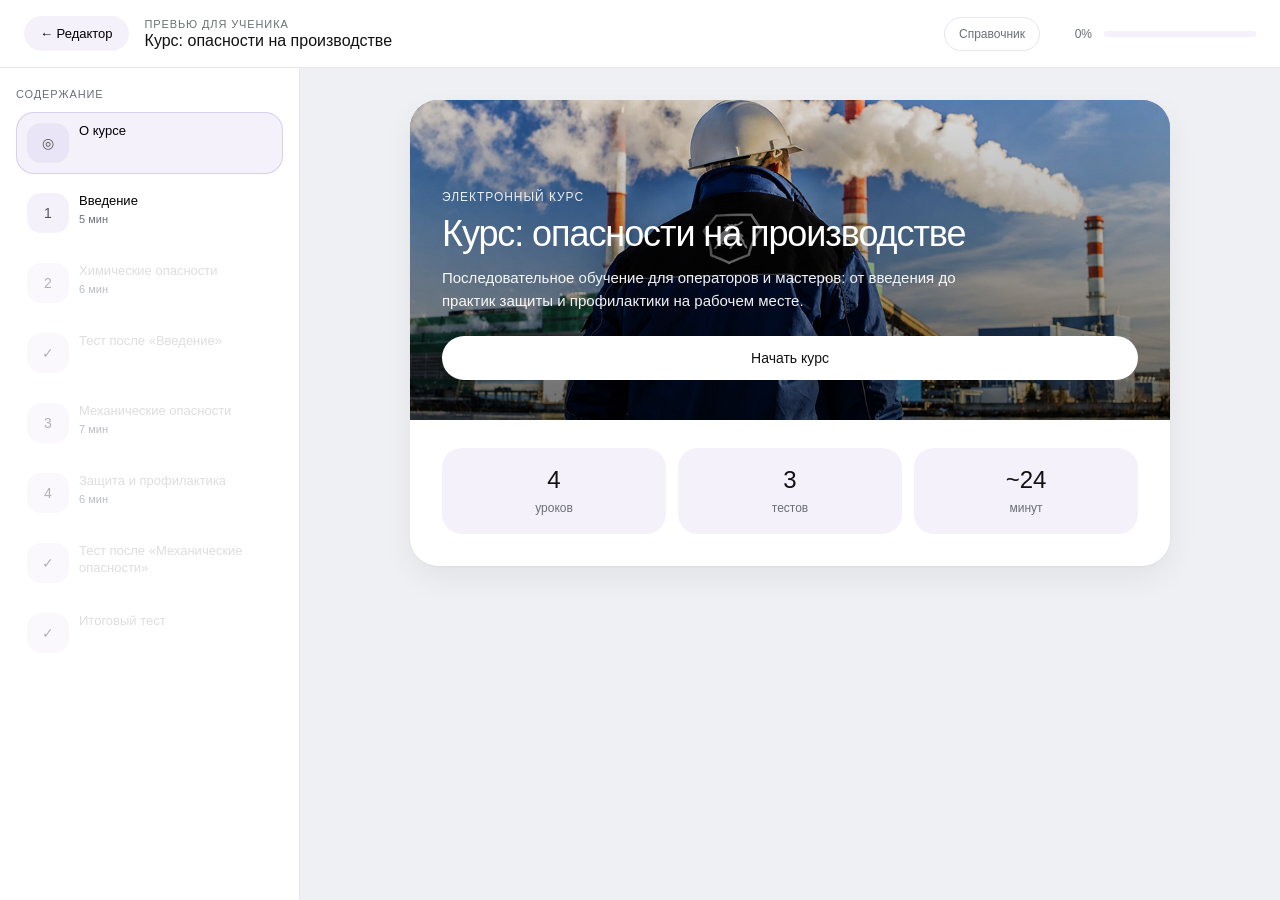
==== commit 56ad3a40: "Add rules handbook link from course preview with return navigation. Include spacing rules section up" ====
--- a/course-preview.html
+++ b/course-preview.html
@@ -4,7 +4,7 @@
 <meta charset="utf-8"/>
 <meta name="viewport" content="width=device-width,initial-scale=1"/>
 <title>Превью курса — ученик</title>
-<link rel="stylesheet" href="course-preview.css?v=12"/>
+<link rel="stylesheet" href="course-preview.css?v=16"/>
 </head>
 <body class="lp-theme-purple">
 <header class="lp-top">
@@ -15,9 +15,12 @@
       <h1 id="lpCourseTitle">Курс</h1>
     </div>
   </div>
-  <div class="lp-top-progress">
-    <span class="lp-progress-label" id="lpProgressLabel">0%</span>
-    <div class="lp-progress-track"><div class="lp-progress-bar" id="lpProgress"></div></div>
+  <div class="lp-top-right">
+    <button type="button" class="lp-rules" id="lpRules" aria-label="Открыть справочник правил">Справочник</button>
+    <div class="lp-top-progress">
+      <span class="lp-progress-label" id="lpProgressLabel">0%</span>
+      <div class="lp-progress-track"><div class="lp-progress-bar" id="lpProgress"></div></div>
+    </div>
   </div>
 </header>
 <div class="lp-shell">
@@ -27,6 +30,6 @@
   </aside>
   <main class="lp-main" id="lpMain"></main>
 </div>
-<script src="course-preview.js?v=12"></script>
+<script src="course-preview.js?v=16"></script>
 </body>
 </html>
--- a/course-preview.css
+++ b/course-preview.css
@@ -5,7 +5,7 @@
   --lp-sidebar:300px;--lp-max:760px;
 }
 *{box-sizing:border-box}
-body.lp-theme-blue,body.lp-theme-purple{margin:0;background:var(--lp-bg);color:var(--lp-text);font-family:Verdana,sans-serif;font-weight:400}
+body.lp-theme-blue,body.lp-theme-purple{margin:0;background:var(--lp-bg);color:var(--lp-text);font-family:Verdana,sans-serif;font-weight:400;min-height:100vh;display:flex;flex-direction:column}
 .lp-top{height:68px;background:#fff;border-bottom:1px solid var(--lp-line);display:flex;align-items:center;justify-content:space-between;padding:0 24px;gap:24px;position:sticky;top:0;z-index:20}
 .lp-top-left{display:flex;align-items:center;gap:16px;min-width:0}
 .lp-exit{border:0;background:var(--lp-soft);border-radius:999px;padding:10px 16px;font-size:13px;cursor:pointer;font-family:inherit;white-space:nowrap}
@@ -13,11 +13,14 @@
 .lp-top-kicker{display:block;font-size:11px;color:var(--lp-muted);text-transform:uppercase;letter-spacing:.08em;margin-bottom:2px}
 .lp-top-title h1{margin:0;font-size:16px;font-weight:400;white-space:nowrap;overflow:hidden;text-overflow:ellipsis}
 .lp-top-progress{display:flex;align-items:center;gap:12px;min-width:200px}
+.lp-top-right{display:flex;align-items:center;gap:16px;flex-shrink:0}
+.lp-rules{border:1px solid var(--lp-line);background:#fff;border-radius:999px;padding:9px 14px;font-size:12px;cursor:pointer;font-family:inherit;color:var(--lp-muted);white-space:nowrap;transition:.15s}
+.lp-rules:hover{border-color:rgba(164,142,213,.45);color:var(--lp-accent);background:var(--lp-accent-soft)}
 .lp-progress-label{font-size:12px;color:var(--lp-muted);width:36px;text-align:right}
 .lp-progress-track{flex:1;height:6px;background:var(--lp-soft);border-radius:999px;overflow:hidden}
 .lp-progress-bar{height:100%;width:0;background:var(--lp-accent);border-radius:999px;transition:width .3s}
-.lp-shell{display:grid;grid-template-columns:var(--lp-sidebar) minmax(0,1fr);min-height:calc(100vh - 68px)}
-.lp-sidebar{background:#fff;border-right:1px solid var(--lp-line);padding:20px 16px;overflow:auto}
+.lp-shell{flex:1;display:grid;grid-template-columns:var(--lp-sidebar) minmax(0,1fr);min-height:calc(100vh - 68px);align-items:stretch}
+.lp-sidebar{background:#fff;border-right:1px solid var(--lp-line);padding:20px 16px;position:sticky;top:68px;height:calc(100vh - 68px);min-height:calc(100vh - 68px);overflow-y:auto;z-index:10}
 .lp-sidebar-kicker{margin:0 0 12px;font-size:11px;color:var(--lp-muted);text-transform:uppercase;letter-spacing:.08em}
 .lp-nav{display:flex;flex-direction:column;gap:8px}
 .lp-nav-item{width:100%;border:1px solid transparent;background:#fff;border-radius:18px;padding:10px;display:grid;grid-template-columns:42px 1fr;gap:10px;text-align:left;cursor:pointer;font-family:inherit;transition:.15s}
@@ -163,7 +166,7 @@
 .hidden{display:none!important}
 @media(max-width:900px){
   .lp-shell{grid-template-columns:1fr}
-  .lp-sidebar{border-right:0;border-bottom:1px solid var(--lp-line);padding:16px}
+  .lp-sidebar{position:sticky;top:68px;height:auto;min-height:0;border-right:0;border-bottom:1px solid var(--lp-line);padding:16px;z-index:10}
   .lp-nav{flex-direction:row;overflow:auto;padding-bottom:4px}
   .lp-nav-item{min-width:200px}
   .lp-main{padding:20px 16px 40px}
